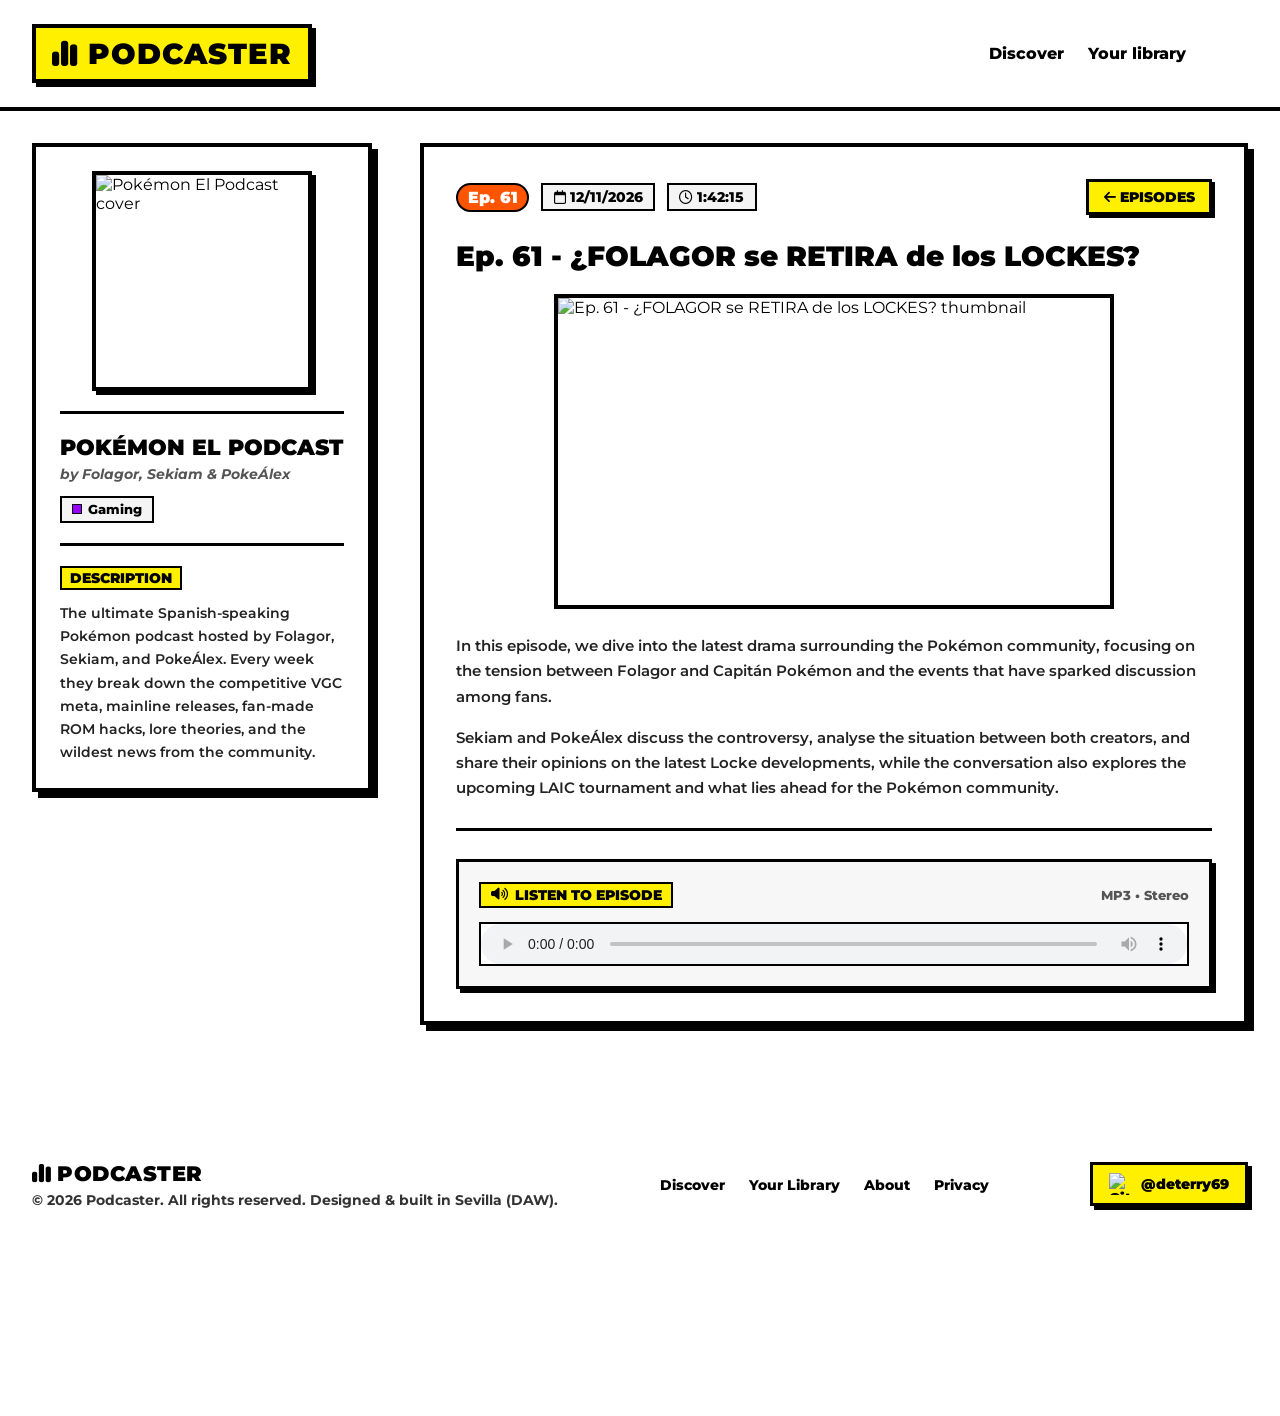
==== episode.html @ 43f5d3b3 "make podcast & episode" ====
<!DOCTYPE html>
<html lang="en">
<head>
    <meta charset="UTF-8">
    <meta name="viewport" content="width=device-width, initial-scale=1.0">
    <title>Ep. 61 - Pokémon El Podcast - Podcaster</title>
    <link rel="icon" type="image/png" href="https://res.cloudinary.com/dbadhyp7x/image/upload/v1794904546/Gemini_Generated_Image_yzcvyxyzcvyxyzcv_cansmd.jpg">
    <link rel="stylesheet" href="https://cdnjs.cloudflare.com/ajax/libs/font-awesome/6.4.0/css/all.min.css">
    <link rel="stylesheet" href="css/styles.css">
    <link href="https://fonts.googleapis.com/css2?family=Montserrat:wght@500;600;700;800;900&display=swap" rel="stylesheet">
</head>
<body class="page">
    
    <header class="header">
        <div class="header__left">
            <h1 class="header__title"> 
                <a href="index.html" class="header__link">
                    <i class="fa-solid fa-chart-simple"></i> Podcaster
                </a>
            </h1>
        </div>
        
        <div class="header__right">
            <nav class="header__nav">
                <a href="index.html" class="header__nav-link">Discover</a>
                <a href="#" class="header__nav-link">Your library</a>
            </nav>
            <div class="header__loader" aria-hidden="true"></div>
        </div>
    </header>

    <main class="main">
        <div class="podcast-detail">
            
            <aside class="podcast-sidebar">
                <a href="podcast.html" class="podcast-sidebar__cover-link">
                    <img src="https://res.cloudinary.com/dbadhyp7x/image/upload/v1794909544/ab6765630000ba8a5f5dd5e1a317525adca1daa2_znumvg.jpg" alt="Pokémon El Podcast cover" class="podcast-sidebar__cover">
                </a>

                <hr class="podcast-sidebar__divider">

                <div class="podcast-sidebar__meta">
                    <h2 class="podcast-sidebar__title">
                        <a href="podcast.html">Pokémon El Podcast</a>
                    </h2>
                    <p class="podcast-sidebar__author">by Folagor, Sekiam &amp; PokeÁlex</p>
                    <span class="podcast-sidebar__category">
                        <span class="color-dot color-dot--purple"></span> Gaming
                    </span>
                </div>

                <hr class="podcast-sidebar__divider">

                <div class="podcast-sidebar__description">
                    <h3 class="podcast-sidebar__desc-label">Description</h3>
                    <p class="podcast-sidebar__desc-text">
                        The ultimate Spanish-speaking Pokémon podcast hosted by Folagor, Sekiam, and PokeÁlex. Every week they break down the competitive VGC meta, mainline releases, fan-made ROM hacks, lore theories, and the wildest news from the community.
                    </p>
                </div>
            </aside>

            <section class="episode-card" aria-label="Episode details and audio player">
                
                <div class="episode-card__top">
                    <div class="episode-card__badges">
                        <span class="badge badge--orange">Ep. 61</span>
                        <span class="episode-card__meta-tag"><i class="fa-regular fa-calendar"></i> 12/11/2026</span>
                        <span class="episode-card__meta-tag"><i class="fa-regular fa-clock"></i> 1:42:15</span>
                    </div>

                    <a href="podcast.html" class="episodes-header__back">
                        <i class="fa-solid fa-arrow-left"></i> Episodes
                    </a>
                </div>

                <h2 class="episode-card__title">
                    Ep. 61 - ¿FOLAGOR se RETIRA de los LOCKES?
                </h2>

                <div class="episode-card__thumbnail-wrapper">
                    <img src="https://res.cloudinary.com/dbadhyp7x/image/upload/v1794910564/miniatura_sin_barra_ni_duracion_atj7bz.png" alt="Ep. 61 - ¿FOLAGOR se RETIRA de los LOCKES? thumbnail" class="episode-card__thumbnail">
                </div>

                <div class="episode-card__description">
                    <p>
                        In this episode, we dive into the latest drama surrounding the Pokémon community, focusing on the tension between Folagor and Capitán Pokémon and the events that have sparked discussion among fans.
                    </p>
                    <p>
                        Sekiam and PokeÁlex discuss the controversy, analyse the situation between both creators, and share their opinions on the latest Locke developments, while the conversation also explores the upcoming LAIC tournament and what lies ahead for the Pokémon community.
                    </p>
                </div>

                <hr class="episode-card__divider">

                <div class="episode-audio">
                    <div class="episode-audio__header">
                        <span class="episode-audio__label">
                            <i class="fa-solid fa-volume-high"></i> Listen to episode
                        </span>
                        <span class="episode-audio__format">MP3 • Stereo</span>
                    </div>
                    <audio controls class="episode-audio__player">
                        <source src="https://res.cloudinary.com/dbadhyp7x/video/upload/v1794908896/pokemon-el-podcast-4x10-folagor-se-retira-de-los-lockes-pokemon-el-podcast_PxpeTqNi_jxunst.mp3" type="audio/mpeg">
                        Your browser does not support the audio element.
                    </audio>
                </div>

            </section>
        </div>
    </main>

    <footer class="footer">
        <div class="footer__content">
            <div class="footer__brand">
                <span class="footer__logo"><i class="fa-solid fa-chart-simple"></i> Podcaster</span>
                <p class="footer__copy">&copy; 2026 Podcaster. All rights reserved. Designed &amp; built in Sevilla (DAW).</p>
            </div>

            <nav class="footer__nav" aria-label="Footer navigation">
                <a href="index.html" class="footer__link">Discover</a>
                <a href="#" class="footer__link">Your Library</a>
                <a href="#" class="footer__link">About</a>
                <a href="#" class="footer__link">Privacy</a>
            </nav>

            <div class="footer__social">
                <a href="https://github.com/deterry69" target="_blank" rel="noopener noreferrer" class="footer__github-link" aria-label="GitHub profile of deterry69">
                    <img src="https://cdn-icons-png.flaticon.com/512/25/25231.png" alt="GitHub logo" class="footer__github-icon">
                    <span>@deterry69</span>
                </a>
            </div>
        </div>
    </footer>

</body>
</html>
---- css/styles.css ----
:root {
    --bg-color: #ffffff;
    --text-primary: #000000;
    --border-color: #000000;
    --accent-red: #e62314;
    --accent-yellow: #fff000;
    --accent-orange: #ff5500;
    --border-thickness: 4px;
    --shadow-distance: 6px;
    --shadow-distance-hover: 2px;
    --font-family: 'Montserrat', sans-serif;
}

* {
    margin: 0;
    padding: 0;
    box-sizing: border-box;
}

body {
    background-color: var(--bg-color);
    background-image: url('https://res.cloudinary.com/dbadhyp7x/image/upload/v1794066202/Gemini_Generated_Image_ve3grvve3grvve3g_idrewf.jpg');
    background-size: cover;
    background-position: center;
    background-attachment: fixed;
    color: var(--text-primary);
    font-family: var(--font-family);
    min-height: 100vh;
}

a {
    text-decoration: none;
    color: inherit;
}

.visually-hidden {
    position: absolute;
    width: 1px;
    height: 1px;
    padding: 0;
    margin: -1px;
    overflow: hidden;
    clip: rect(0, 0, 0, 0);
    border: 0;
}

.header {
    display: flex;
    justify-content: space-between;
    align-items: center;
    padding: 1.5rem 2rem;
    background-color: #ffffff;
    border-bottom: var(--border-thickness) solid var(--border-color);
    position: sticky;
    top: 0;
    z-index: 100;
}

.header__left {
    display: flex;
    align-items: center;
}

.header__title {
    background-color: var(--accent-yellow);
    padding: 0.5rem 1rem;
    border: var(--border-thickness) solid var(--border-color);
    box-shadow: 4px 4px 0px var(--border-color);
    font-size: 1.8rem;
    font-weight: 900;
    text-transform: uppercase;
    letter-spacing: 1px;
    transition: transform 0.1s ease;
}

.header__title:hover {
    transform: translate(2px, 2px);
    box-shadow: 2px 2px 0px var(--border-color);
}

.header__right {
    display: flex;
    align-items: center;
    gap: 2rem;
}

.header__nav {
    display: flex;
    gap: 1.5rem;
    align-items: center;
}

.header__nav-link {
    font-weight: 800;
    font-size: 1rem;
    transition: color 0.2s ease;
}

.header__nav-link--active {
    background-color: var(--accent-red);
    color: #ffffff;
    padding: 0.4rem 1rem;
    border: 3px solid var(--border-color);
    box-shadow: 3px 3px 0px var(--border-color);
}

.header__nav-link:hover {
    color: var(--accent-red);
}

.header__nav-link--active:hover {
    color: #ffffff;
    transform: translate(2px, 2px);
    box-shadow: 1px 1px 0px var(--border-color);
}

.header__loader {
    width: 30px;
    height: 30px;
    border-radius: 50%;
    border: 3px solid var(--border-color);
    border-top-color: var(--accent-orange);
    animation: spin-and-fade 1s forwards;
}

@keyframes spin-and-fade {
    0% { transform: rotate(0deg); opacity: 1; }
    90% { opacity: 1; }
    100% { transform: rotate(360deg); opacity: 0; }
}

.main {
    padding: 2rem;
    max-width: 1400px;
    margin: 0 auto;
}

.badge {
    padding: 0.2rem 0.6rem;
    border-radius: 20px;
    font-weight: 900;
    font-size: 1rem;
    border: 2px solid var(--border-color);
    color: #ffffff;
}

.badge--orange {
    background-color: var(--accent-orange);
}

.badge--yellow {
    background-color: var(--accent-yellow);
    color: var(--text-primary);
    border-radius: 0;
    font-size: 0.8rem;
    box-shadow: 2px 2px 0px var(--border-color);
}

.color-dot {
    width: 10px;
    height: 10px;
    display: inline-block;
    border: 1px solid var(--border-color);
}

.color-dot--red { background-color: var(--accent-red); }
.color-dot--yellow { background-color: var(--accent-yellow); }
.color-dot--blue { background-color: #0044ff; }
.color-dot--green { background-color: #00cc44; }
.color-dot--purple { background-color: #9900ff; }
.color-dot--cyan { background-color: #00ddff; }
.color-dot--pink { background-color: #ff00aa; }
.color-dot--orange { background-color: var(--accent-orange); }
.color-dot--lime { background-color: #aaff00; }
.color-dot--teal { background-color: #008080; }

.hero-section {
    display: flex;
    justify-content: space-between;
    align-items: center;
    margin-bottom: 4rem;
    background-color: rgba(255, 255, 255, 0.95);
    padding: 2rem;
    border: var(--border-thickness) solid var(--border-color);
    box-shadow: var(--shadow-distance) var(--shadow-distance) 0px var(--border-color);
}

.hero-section__title {
    font-size: 3.5rem;
    font-weight: 900;
    letter-spacing: -1px;
    display: flex;
    align-items: center;
    gap: 1rem;
}

.hero-section__subtitle {
    background-color: var(--accent-yellow);
    display: inline-block;
    padding: 0.2rem 0.5rem;
    font-weight: 800;
    border: 2px solid var(--border-color);
    margin-top: 0.5rem;
}

.controls__search-wrapper {
    position: relative;
    display: flex;
    align-items: center;
}

.controls__search {
    padding: 1rem 3rem 1rem 3rem;
    border: var(--border-thickness) solid var(--border-color);
    box-shadow: 4px 4px 0px var(--border-color);
    font-family: inherit;
    font-weight: 800;
    font-size: 1rem;
    width: 350px;
    transition: transform 0.1s ease, box-shadow 0.1s ease;
}

.controls__search:focus-visible {
    outline: none;
    transform: translate(2px, 2px);
    box-shadow: 2px 2px 0px var(--border-color);
}

.controls__search-icon {
    position: absolute;
    left: 1rem;
    font-size: 1.2rem;
}

.podcast-grid {
    display: grid;
    grid-template-columns: repeat(4, 1fr);
    gap: 5rem 2rem; 
    margin-bottom: 2rem;
}

.podcast-card {
    position: relative;
    background-color: #ffffff;
    border: var(--border-thickness) solid var(--border-color);
    box-shadow: var(--shadow-distance) var(--shadow-distance) 0px var(--border-color);
    transition: transform 0.2s ease, box-shadow 0.2s ease;
    display: flex;
    flex-direction: column;
}

.podcast-card:hover {
    transform: translate(4px, 4px);
    box-shadow: var(--shadow-distance-hover) var(--shadow-distance-hover) 0px var(--border-color);
}

.podcast-card__link {
    display: flex;
    flex-direction: column;
    flex-grow: 1;
}

.podcast-card__image-wrapper {
    position: absolute;
    top: -40px; 
    left: 50%;
    transform: translateX(-50%);
    width: 80px;
    height: 80px;
    border-radius: 50%;
    border: var(--border-thickness) solid var(--border-color);
    overflow: hidden;
    background-color: #fff;
}

.podcast-card__image {
    width: 100%;
    height: 100%;
    object-fit: cover;
}

.podcast-card__content {
    padding: 3.5rem 1.5rem 1.5rem;
    text-align: center;
    display: flex;
    flex-direction: column;
    flex-grow: 1;
}

.podcast-card__title {
    font-size: 1.2rem;
    font-weight: 900;
    text-transform: uppercase;
    margin-bottom: 0.2rem;
}

.podcast-card__author {
    font-size: 0.9rem;
    font-weight: 600;
    color: #555;
    margin-top: auto;
    margin-bottom: 2rem;
}

.podcast-card__footer {
    display: flex;
    justify-content: space-between;
    align-items: center;
    font-size: 0.8rem;
    font-weight: 800;
}

.podcast-card__category {
    display: flex;
    align-items: center;
    gap: 0.4rem;
}

.podcast-detail {
    display: grid;
    grid-template-columns: 340px 1fr;
    gap: 3rem;
    align-items: start;
    margin-bottom: 2rem;
}

.podcast-sidebar {
    background-color: #ffffff;
    border: var(--border-thickness) solid var(--border-color);
    box-shadow: var(--shadow-distance) var(--shadow-distance) 0px var(--border-color);
    padding: 1.5rem;
}

.podcast-sidebar__cover-link {
    display: block;
    width: 220px;
    height: 220px;
    margin: 0 auto;
    border: var(--border-thickness) solid var(--border-color);
    box-shadow: 4px 4px 0px var(--border-color);
    overflow: hidden;
    transition: transform 0.15s ease, box-shadow 0.15s ease;
}

.podcast-sidebar__cover-link:hover {
    transform: translate(2px, 2px);
    box-shadow: 2px 2px 0px var(--border-color);
}

.podcast-sidebar__cover {
    width: 100%;
    height: 100%;
    object-fit: cover;
    display: block;
}

.podcast-sidebar__divider {
    border: 0;
    border-top: 3px solid var(--border-color);
    margin: 1.25rem 0;
}

.podcast-sidebar__title {
    font-size: 1.35rem;
    font-weight: 900;
    text-transform: uppercase;
    margin-bottom: 0.3rem;
}

.podcast-sidebar__title a:hover {
    color: var(--accent-red);
}

.podcast-sidebar__author {
    font-size: 0.9rem;
    font-weight: 700;
    font-style: italic;
    color: #555555;
    margin-bottom: 0.8rem;
}

.podcast-sidebar__category {
    display: inline-flex;
    align-items: center;
    gap: 0.4rem;
    font-size: 0.8rem;
    font-weight: 800;
    background-color: #f4f4f4;
    padding: 0.25rem 0.6rem;
    border: 2px solid var(--border-color);
}

.podcast-sidebar__desc-label {
    display: inline-block;
    background-color: var(--accent-yellow);
    border: 2px solid var(--border-color);
    padding: 0.15rem 0.5rem;
    font-size: 0.85rem;
    font-weight: 900;
    text-transform: uppercase;
    margin-bottom: 0.75rem;
}

.podcast-sidebar__desc-text {
    font-size: 0.9rem;
    font-weight: 600;
    line-height: 1.6;
    color: #222222;
}

.podcast-episodes {
    display: flex;
    flex-direction: column;
    gap: 2rem;
}

.episodes-header {
    background-color: #ffffff;
    border: var(--border-thickness) solid var(--border-color);
    box-shadow: var(--shadow-distance) var(--shadow-distance) 0px var(--border-color);
    padding: 1.25rem 1.75rem;
    display: flex;
    justify-content: space-between;
    align-items: center;
}

.episodes-header__title {
    font-size: 1.6rem;
    font-weight: 900;
    text-transform: uppercase;
    display: flex;
    align-items: center;
    gap: 0.75rem;
}

.episodes-header__back {
    background-color: var(--accent-yellow);
    padding: 0.45rem 0.9rem;
    border: 3px solid var(--border-color);
    box-shadow: 3px 3px 0px var(--border-color);
    font-size: 0.85rem;
    font-weight: 900;
    text-transform: uppercase;
    transition: transform 0.1s ease, box-shadow 0.1s ease;
}

.episodes-header__back:hover {
    transform: translate(2px, 2px);
    box-shadow: 1px 1px 0px var(--border-color);
}

.episodes-table-wrapper {
    background-color: #ffffff;
    border: var(--border-thickness) solid var(--border-color);
    box-shadow: var(--shadow-distance) var(--shadow-distance) 0px var(--border-color);
    padding: 1.5rem;
    overflow-x: auto;
}

.episodes-table {
    width: 100%;
    border-collapse: collapse;
    text-align: left;
}

.episodes-table thead tr {
    border-bottom: 4px solid var(--border-color);
}

.episodes-table th {
    padding: 0.85rem 1rem;
    font-size: 0.9rem;
    font-weight: 900;
    text-transform: uppercase;
    letter-spacing: 0.5px;
}

.episodes-table tbody tr {
    border-bottom: 2px solid var(--border-color);
    transition: background-color 0.15s ease;
}

.episodes-table tbody tr:nth-child(odd) {
    background-color: #f7f7f7;
}

.episodes-table tbody tr:last-child {
    border-bottom: none;
}

.episodes-table tbody tr:hover {
    background-color: #fffbe0;
}

.episodes-table td {
    padding: 1rem;
    font-size: 0.92rem;
    font-weight: 700;
}

.episodes-table__link {
    font-weight: 800;
    color: var(--text-primary);
    transition: color 0.15s ease;
}

.episodes-table__link:hover {
    color: var(--accent-red);
    text-decoration: underline;
}

.episodes-table__date,
.episodes-table__duration {
    white-space: nowrap;
    font-weight: 700;
    color: #444444;
}

.episode-card {
    background-color: #ffffff;
    border: var(--border-thickness) solid var(--border-color);
    box-shadow: var(--shadow-distance) var(--shadow-distance) 0px var(--border-color);
    padding: 2rem;
}

.episode-card__top {
    display: flex;
    justify-content: space-between;
    align-items: center;
    flex-wrap: wrap;
    gap: 1rem;
    margin-bottom: 1.5rem;
}

.episode-card__badges {
    display: flex;
    align-items: center;
    flex-wrap: wrap;
    gap: 0.75rem;
}

.episode-card__meta-tag {
    font-size: 0.85rem;
    font-weight: 800;
    background-color: #f4f4f4;
    padding: 0.25rem 0.65rem;
    border: 2px solid var(--border-color);
}

.episode-card__title {
    font-size: 1.75rem;
    font-weight: 900;
    line-height: 1.25;
    margin-bottom: 1.25rem;
}

.episode-card__thumbnail-wrapper {
    width: 100%;
    max-width: 560px;
    border: var(--border-thickness) solid var(--border-color);
    aspect-ratio: 16 / 9;
    margin: 0 auto 1.5rem;
    overflow: hidden;
    background-color: transparent;
}

.episode-card__thumbnail {
    width: 100%;
    height: 100%;
    object-fit: cover;
    display: block;
}

.episode-card__description {
    display: flex;
    flex-direction: column;
    gap: 1rem;
    font-size: 0.95rem;
    font-weight: 600;
    line-height: 1.65;
    color: #222222;
}

.episode-card__divider {
    border: 0;
    border-top: 3px solid var(--border-color);
    margin: 1.75rem 0;
}

.episode-audio {
    background-color: #f7f7f7;
    border: 3px solid var(--border-color);
    box-shadow: 4px 4px 0px var(--border-color);
    padding: 1.25rem;
}

.episode-audio__header {
    display: flex;
    justify-content: space-between;
    align-items: center;
    margin-bottom: 0.85rem;
}

.episode-audio__label {
    background-color: var(--accent-yellow);
    border: 2px solid var(--border-color);
    padding: 0.2rem 0.6rem;
    font-size: 0.85rem;
    font-weight: 900;
    text-transform: uppercase;
    display: inline-flex;
    align-items: center;
    gap: 0.45rem;
}

.episode-audio__format {
    font-size: 0.8rem;
    font-weight: 800;
    color: #555555;
}

.episode-audio__player {
    width: 100%;
    height: 44px;
    display: block;
    border: 2px solid var(--border-color);
    background-color: #ffffff;
}

.footer {
    width: 100%;
    margin-top: 3rem;
    background-color: #ffffff;
    background-image: url('https://res.cloudinary.com/dbadhyp7x/image/upload/v1794903919/Gemini_Generated_Image_vmddj4vmddj4vmdd_kpor5r.jpg');
    background-size: auto 100%;
    background-position: top center;
    background-repeat: repeat-x;
    padding: 1.5rem 2rem 13rem;
}

.footer__content {
    max-width: 1336px;
    margin: 0 auto;
    display: flex;
    justify-content: space-between;
    align-items: center;
    gap: 1.5rem;
}

.footer__brand {
    display: flex;
    flex-direction: column;
    gap: 0.4rem;
}

.footer__logo {
    font-size: 1.3rem;
    font-weight: 900;
    text-transform: uppercase;
    letter-spacing: 0.5px;
}

.footer__copy {
    font-size: 0.85rem;
    font-weight: 700;
    color: #333333;
}

.footer__nav {
    display: flex;
    gap: 1.5rem;
    flex-wrap: wrap;
}

.footer__link {
    font-size: 0.9rem;
    font-weight: 800;
    transition: color 0.2s ease;
}

.footer__link:hover {
    color: var(--accent-red);
    text-decoration: underline;
}

.footer__github-link {
    display: inline-flex;
    align-items: center;
    gap: 0.6rem;
    background-color: var(--accent-yellow);
    color: var(--text-primary);
    padding: 0.5rem 1rem;
    border: 3px solid var(--border-color);
    box-shadow: 4px 4px 0px var(--border-color);
    font-weight: 900;
    font-size: 0.9rem;
    transition: transform 0.1s ease, box-shadow 0.1s ease;
}

.footer__github-link:hover {
    transform: translate(2px, 2px);
    box-shadow: 2px 2px 0px var(--border-color);
}

.footer__github-icon {
    width: 22px;
    height: 22px;
    object-fit: contain;
}

@media (max-width: 1024px) {
    .podcast-grid {
        grid-template-columns: repeat(2, 1fr);
    }
    .hero-section {
        flex-direction: column;
        text-align: center;
        gap: 2rem;
    }
    .podcast-detail {
        grid-template-columns: 1fr;
    }
    .podcast-sidebar {
        max-width: 500px;
        width: 100%;
        margin: 0 auto;
    }
    .footer {
        padding: 2rem 2rem 11rem;
    }
    .footer__content {
        flex-direction: column;
        text-align: center;
    }
}

@media (max-width: 768px) {
    .podcast-grid {
        grid-template-columns: 1fr;
    }
    .header {
        flex-direction: column;
        gap: 1rem;
    }
    .controls__search {
        width: 100%;
    }
    .episode-card {
        padding: 1.5rem;
    }
    .episode-card__title {
        font-size: 1.35rem;
    }
    .footer {
        padding: 1.5rem 1.5rem 9rem;
    }
}
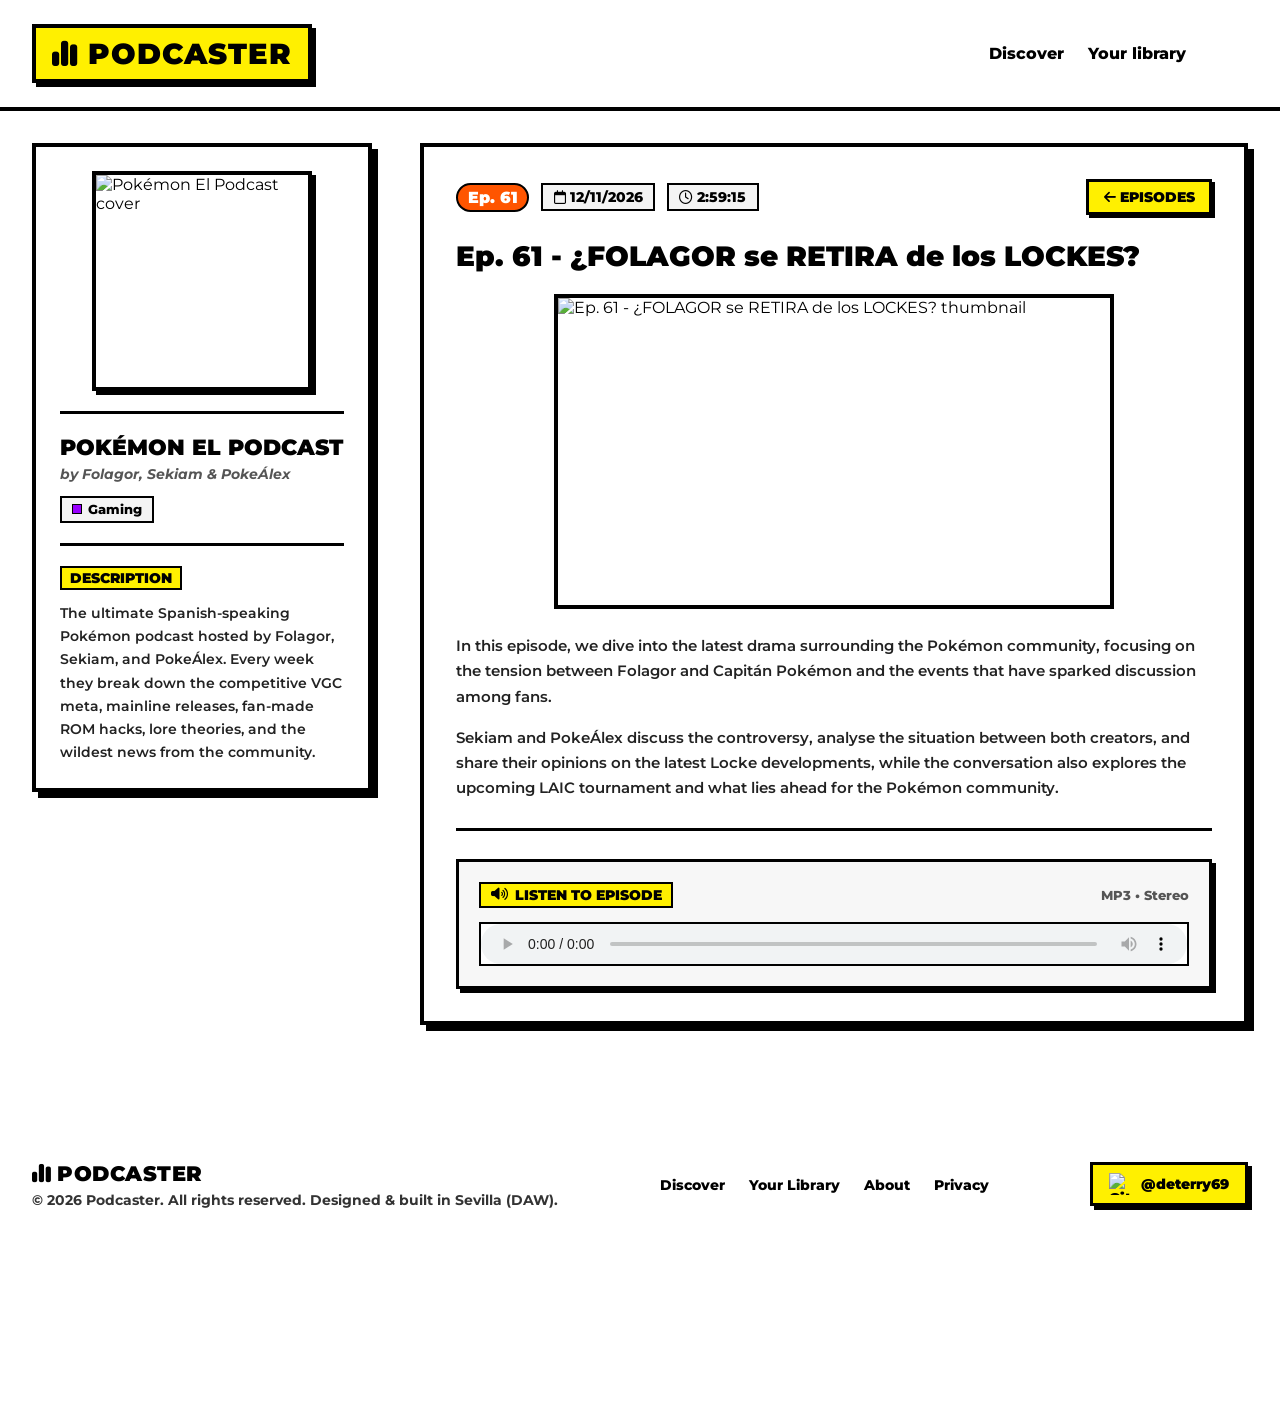
==== commit 6b44ac06: "change some info" ====
--- a/episode.html
+++ b/episode.html
@@ -65,7 +65,7 @@
                     <div class="episode-card__badges">
                         <span class="badge badge--orange">Ep. 61</span>
                         <span class="episode-card__meta-tag"><i class="fa-regular fa-calendar"></i> 12/11/2026</span>
-                        <span class="episode-card__meta-tag"><i class="fa-regular fa-clock"></i> 1:42:15</span>
+                        <span class="episode-card__meta-tag"><i class="fa-regular fa-clock"></i> 2:59:15</span>
                     </div>
 
                     <a href="podcast.html" class="episodes-header__back">
